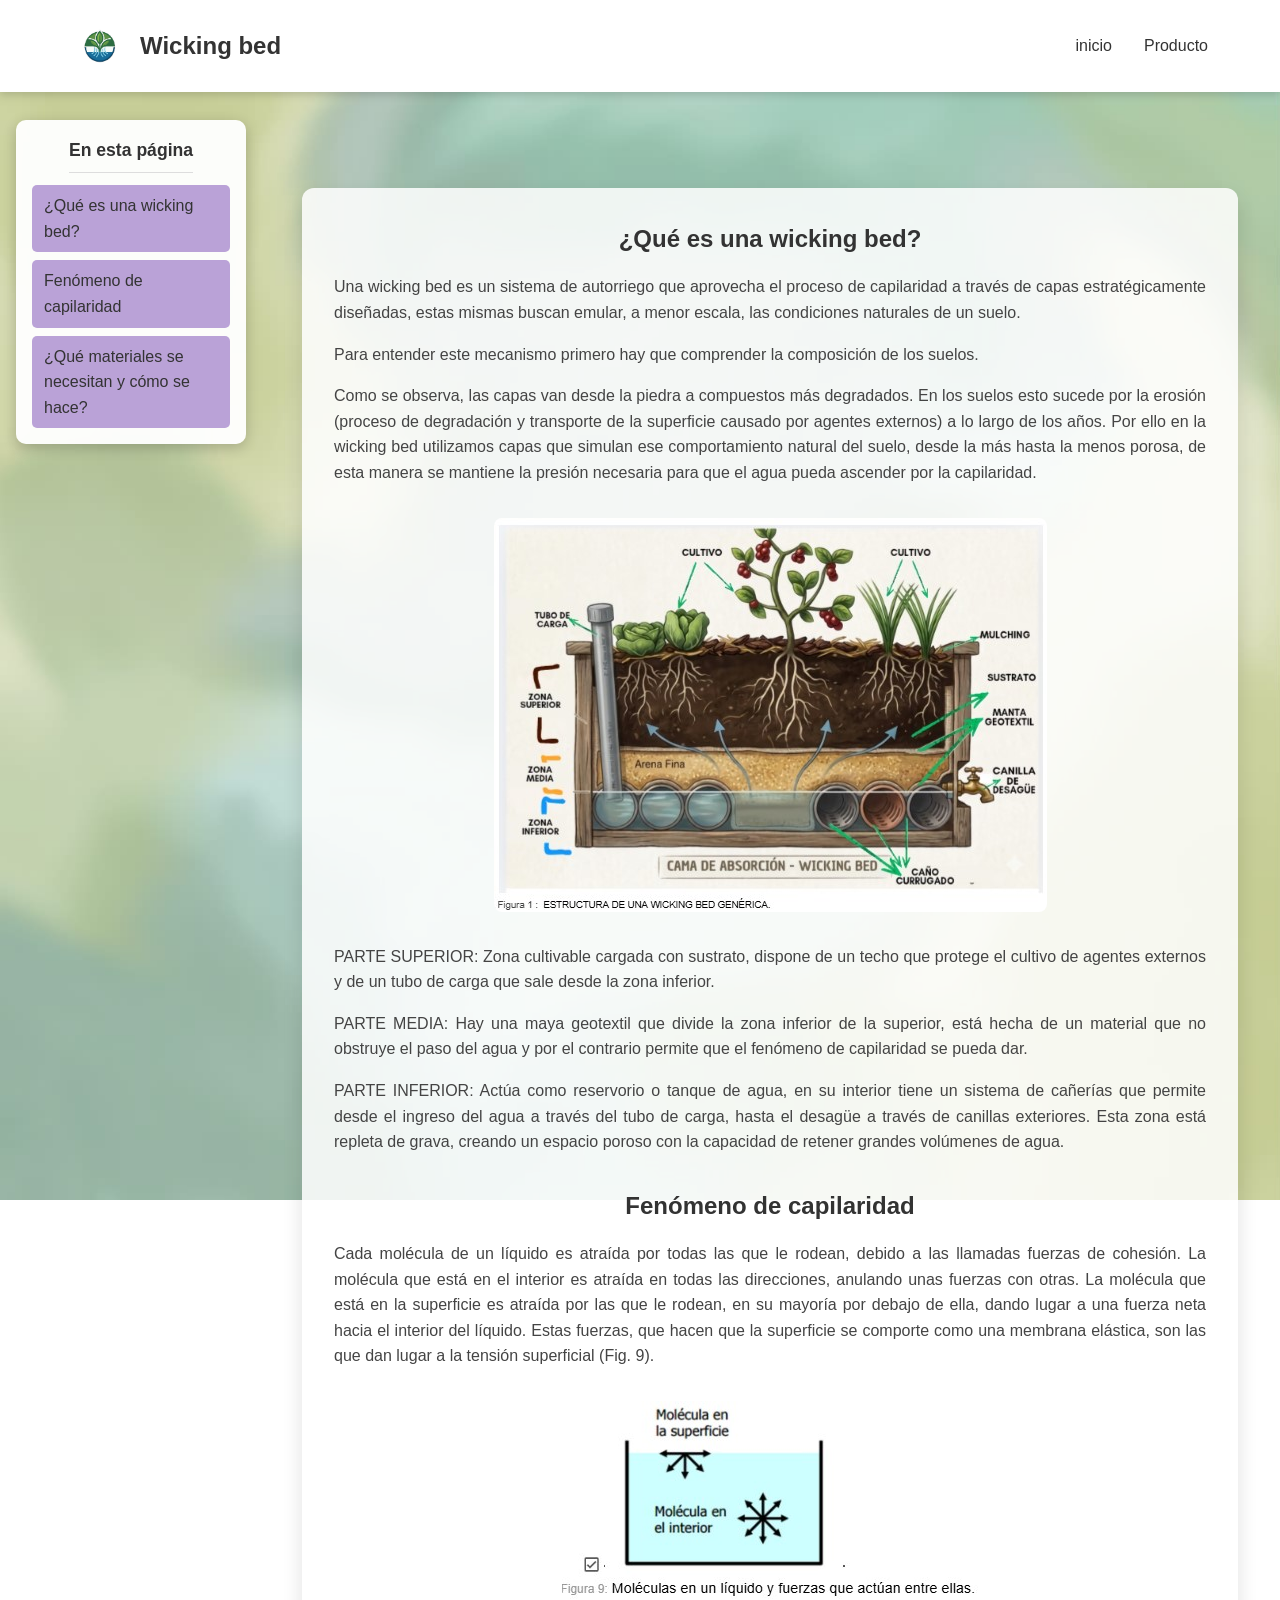
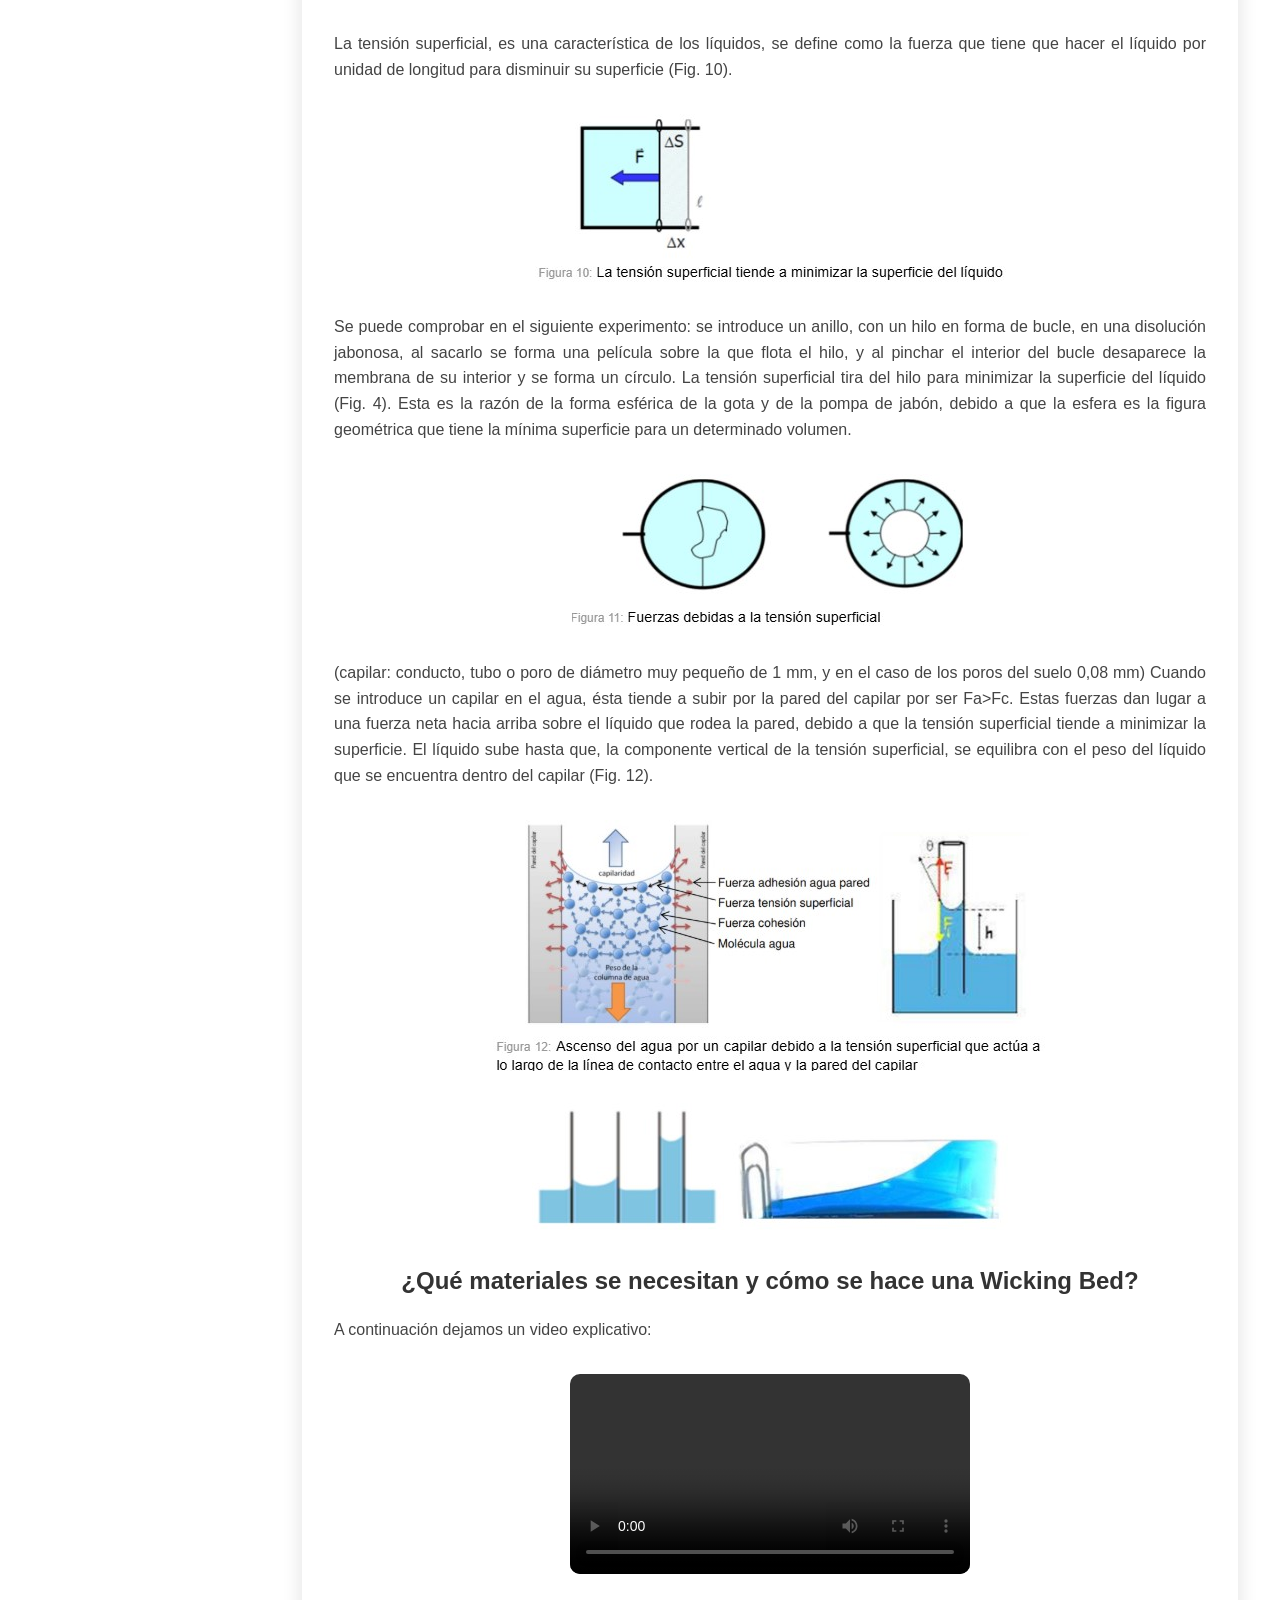
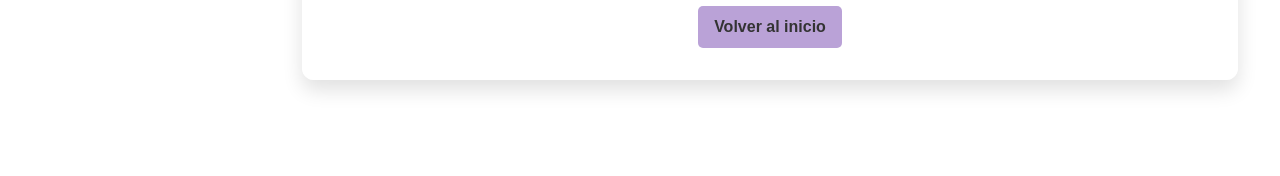
==== descripción.html @ 1a63cd3e "Subir página web" ====
<!DOCTYPE html>
<html lang="es">
<head>
    <meta charset="UTF-8">
    <meta name="viewport" content="width=device-width, initial-scale=1.0">
    <title>Descripción - Wicking bed</title>
    <link rel="stylesheet" href="common.css">
    <link rel="stylesheet" href="descripción.css">
</head>
<body>
    <header>
        <nav>
            <div class="logo">
                <img src="imagenes/loho01.jpg" alt="Logo Wicking bed">
                <span>Wicking bed</span>
            </div>
            <ul class="nav-links" id="nav-links">
                <li><a href="index.html">inicio</a></li>
                <li><a href="index.html#Producto">Producto</a></li>
            </ul>
        </nav>
    </header>

    <aside class="indice-descripción" id="indice-descripción">
        <button
            class="indice-toggle"
            type="button"
            aria-label="Mostrar índice de la descripción"
            aria-expanded="false"
            aria-controls="indice-links"
        >
            <span aria-hidden="true">›</span>
        </button>
        <nav class="indice-panel" aria-label="Índice de la descripción">
            <h2>En esta página</h2>
            <ul id="indice-links">
                <li><a href="#que-es">¿Qué es una wicking bed?</a></li>
                <li><a href="#capilaridad">Fenómeno de capilaridad</a></li>
                <li><a href="#como-se-hace">¿Qué materiales se necesitan y cómo se hace?</a></li>
            </ul>
        </nav>
    </aside>

    <main class="descripción-page">
        <section class="descripción-extendida">
            <h1 id="que-es">¿Qué es una wicking bed?</h1>
            <p>Una wicking bed es un sistema de autorriego que aprovecha el proceso de capilaridad a través de capas estratégicamente diseñadas, estas mismas buscan emular, a menor escala, las condiciones naturales de un suelo. </p>
            <p>Para entender este mecanismo primero hay que comprender la composición de los suelos.</p>
            <p>Como se observa, las capas van desde la piedra a compuestos más degradados. En los suelos esto sucede por la erosión (proceso de degradación y transporte de la superficie causado por agentes externos) a lo largo de los años. Por ello en la wicking bed utilizamos capas que simulan ese comportamiento natural del suelo, desde la más hasta la menos porosa, de esta manera se mantiene la presión necesaria para que el agua pueda ascender por la capilaridad.</p>
           
             <img src="imagenes/wiki.01.jpg" alt="partes">
             <p>PARTE SUPERIOR: Zona cultivable cargada con sustrato, dispone de un techo que protege el cultivo de agentes externos y de un tubo de carga que sale desde la zona inferior.</p>


             <p>PARTE MEDIA: Hay una maya geotextil que divide la zona inferior de la superior, está hecha de un material que no obstruye el paso del agua y por el contrario permite que el fenómeno de capilaridad se pueda dar.</p>

             <p>PARTE INFERIOR: Actúa como reservorio o tanque de agua, en su interior tiene un sistema de cañerías que permite desde el ingreso del agua a través del tubo de carga, hasta el desagüe a través de canillas exteriores. Esta zona está repleta de grava, creando un espacio poroso con la capacidad de retener grandes volúmenes de agua.</p>
             
             <div class="capilaridad-section">
             <h2 id="capilaridad">Fenómeno de capilaridad</h2>
             <p>Cada molécula de un líquido es atraída por todas las que le rodean, debido a las llamadas fuerzas de cohesión. La molécula que está en el interior es atraída en todas las direcciones, anulando unas fuerzas con otras. La molécula que está en la superficie es atraída por las que le rodean, en su mayoría por debajo de ella, dando lugar a una fuerza neta hacia el interior del líquido. Estas fuerzas, que hacen que la superficie se comporte como una membrana elástica, son las que dan lugar a la tensión superficial (Fig. 9).</p>
             
             <img src="imagenes/capilaridad.1.jpg" alt="capilaridad">
             <p>La tensión superficial, es una característica de los líquidos, se define como la fuerza que tiene que hacer el líquido por unidad de longitud para disminuir su superficie (Fig. 10). </p>
             <img src="imagenes/capilaridad.2.jpg" alt="capilaridad"> 
             <p>Se puede comprobar en el siguiente experimento: se introduce un anillo, con un hilo en forma de bucle, en una disolución jabonosa, al sacarlo se forma una película sobre la que flota el hilo, y al pinchar el interior del bucle desaparece la membrana de su interior y se forma un círculo. La tensión superficial tira del hilo para minimizar la superficie del líquido (Fig. 4). Esta es la razón de la forma esférica de la gota y de la pompa de jabón, debido a que la esfera es la figura geométrica que tiene la mínima superficie para un determinado volumen. </p>
            <img src="imagenes/capilaridad.3.jpg" alt="capilaridad">
            <p>(capilar: conducto, tubo o poro de diámetro muy pequeño de 1 mm, y en el caso de los poros del suelo 0,08 mm) 
Cuando se introduce un capilar en el agua, ésta tiende a subir por la pared del capilar por ser Fa>Fc. Estas fuerzas dan lugar a una fuerza neta hacia arriba sobre el líquido que rodea la pared, debido a que la tensión superficial tiende a minimizar la superficie. El líquido sube hasta que, la componente vertical de la tensión superficial, se equilibra con el peso del líquido que se encuentra dentro del capilar (Fig. 12). </p>
            <img src="imagenes/capilaridad.4.jpg" alt="capilaridad">
            <img src="imagenes/capilaridad.5.jpg" alt="capilaridad">
            </div>
            <div class="como.realizar">
            <h2 id="como-se-hace">¿Qué materiales se necesitan y cómo se hace una Wicking Bed?</h2>
            <p>A continuación dejamos un video explicativo:</p>
            <video width="400" height="300" controls>
                <source src="video/explicativo.mp4" type="video/mp4">
                Tu navegador no admite la reproducción de video.
            </video>

            </div>

              <a class="volver" href="index.html">Volver al inicio</a>
             
        </section>
    </main>
    <script src="descripción-menu.js" defer></script>
</body>
</html>
---- common.css ----
* {
    margin: 0;
    padding: 0;
    box-sizing: border-box;
    font-family: 'arial', sans-serif;
}

body {
    line-height: 1.6;
    background-image: url('imagenes/fondoxd.jpeg');
    background-size: cover;
    background-position: center;
    background-attachment: fixed;
    background-repeat: no-repeat;
}

header {
    position: sticky;
    top: 0;
    z-index: 1000;
    background-color: #fff;
    box-shadow: 0 3px 8px rgba(0, 0, 0, 0.15);
}

nav {
    display: flex;
    justify-content: space-between;
    align-items: center;
    padding: 1rem 2rem;
    max-width: 1200px;
    margin: 0 auto;
}

.logo {
    display: flex;
    align-items: center;
    gap: 0.5rem;
    font-size: 1.5rem;
    font-weight: bold;
    color: #333;
}

.logo img {
    width: 60px;
    height: 60px;
    object-fit: contain;
    transform: translateY(-4px);
}

.nav-links {
    display: flex;
    list-style: none;
    gap: 2rem;
}

.nav-links a {
    text-decoration: none;
    color: #333;
}

.nav-toggle {
    display: none;
}

.volver {
    display: inline-block;
    margin-top: 1rem;
    color: #2d2d2d;
    text-decoration: none;
    font-weight: bold;
}

footer {
    background-color: #333;
    color: white;
    text-align: center;
    padding: 1rem;
}

@media screen and (max-width: 430px) {
    nav {
        flex-direction: row;
        flex-wrap: wrap;
        gap: 0;
        padding: 0.5rem 1rem;
    }

    .nav-links {
        display: none;
        flex-basis: 100%;
        flex-direction: column;
        text-align: center;
        margin: 0;
        padding: 0.5rem 0;
        gap: 0.25rem;
    }

    .nav-links.is-open {
        display: flex;
    }

    .nav-links a {
        display: block;
        padding: 0.5rem;
    }

    .nav-toggle {
        display: grid;
        place-items: center;
        width: 2.75rem;
        height: 2.75rem;
        margin-left: auto;
        border: 1px solid #ccc;
        border-radius: 0.5rem;
        background: #fff;
        color: #333;
        font-size: 1.5rem;
        cursor: pointer;
    }

    .nav-toggle span {
        transition: transform 0.2s ease;
    }

    .nav-toggle[aria-expanded="true"] span {
        transform: rotate(180deg);
    }
}
---- descripción.css ----
.indice-descripción {
    position: fixed;
    top: 120px;
    left: 1rem;
    z-index: 900;
}

.indice-toggle {
    display: none;
}

.indice-panel {
    display: flex;
    flex-direction: column;
    width: 230px;
    padding: 1rem;
    background-color: rgba(255, 255, 255, 0.95);
    border-radius: 10px;
    box-shadow: 0 4px 14px rgba(0, 0, 0, 0.2);
}

.indice-panel h2 {
    order: 0;
    margin: 0 0 0.75rem;
    padding-bottom: 0.5rem;
    border-bottom: 1px solid #ddd;
    color: #333;
    font-size: 1.1rem;
}

.indice-panel ul {
    order: 1;
    display: grid;
    gap: 0.5rem;
    list-style: none;
}

.indice-panel a {
    display: block;
    padding: 0.5rem 0.75rem;
    border-radius: 5px;
    background-color: hsl(267, 40%, 74%);
    color: #333;
    text-decoration: none;
    transition: background-color 0.2s ease;
}

.indice-panel a:hover {
    background-color: rgb(160, 255, 181);
}

.descripción-extendida > .volver {
    display: block;
    width: fit-content;
    margin: 1.5rem auto 0;
    padding: 0.5rem 1rem;
    border-radius: 5px;
    background-color: hsl(267, 40%, 74%);
    color: #333;
    transition: background-color 0.2s ease;
}

.descripción-extendida > .volver:hover {
    background-color: rgb(160, 255, 181);
}

.descripción-page {
    max-width: 1000px;
    margin: 4rem auto;
    padding: 2rem;
}

.descripción-extendida [id] {
    scroll-margin-top: 110px;
}

.descripción-extendida {
    background-color: rgba(255, 255, 255, 0.85);
    border-radius: 12px;
    padding: 2rem;
    box-shadow: 0 10px 20px rgba(0, 0, 0, 0.12);
}

.descripción-extendida h1 {
    margin-bottom: 1rem;
    color: #333;
    text-align: center;
}

.descripción-extendida h2 {
    margin-top: 2rem;
    margin-bottom: 1rem;
    color: #333;
    text-align: center;
}

.descripción-extendida p {
    margin-bottom: 1rem;
    color: #444;
    text-align: justify;
}

.descripción-extendida img {
    display: block;
    max-width: 100%;
    height: auto;
    margin: 2rem auto;
    border-radius: 8px;
}

.descripción-extendida video {
    display: block;
    max-width: 100%;
    height: auto;
    margin: 2rem auto;
    border-radius: 10px;
    
}

@media screen and (max-width: 700px) {
    .indice-descripción {
        top: 50%;
        left: 0;
        display: flex;
        align-items: center;
        transform: translateY(-50%);
    }

    .indice-toggle {
        display: grid;
        place-items: center;
        width: 2.5rem;
        height: 3rem;
        border: 0;
        border-radius: 0 0.5rem 0.5rem 0;
        background-color: #333;
        color: white;
        font-size: 1.75rem;
        cursor: pointer;
    }

    .indice-toggle span {
        transition: transform 0.2s ease;
    }

    .indice-toggle[aria-expanded="true"] span {
        transform: rotate(180deg);
    }

    .indice-panel {
        position: absolute;
        left: 2.5rem;
        width: min(230px, calc(100vw - 3rem));
        opacity: 0;
        visibility: hidden;
        transform: translateX(-0.5rem);
        transition: opacity 0.2s ease, transform 0.2s ease, visibility 0.2s;
    }

    .indice-descripción.is-open .indice-panel {
        opacity: 1;
        visibility: visible;
        transform: translateX(0);
    }

    .descripción-page {
        margin: 2rem auto;
        padding: 1rem;
        width: auto;
    }

    .descripción-extendida {
        padding: 1.25rem;
    }
}

@media screen and (min-width: 701px) {
    .descripción-page {
        width: min(1000px, calc(100% - 280px));
        margin-left: max(260px, calc((100vw - 1000px) / 2 + 130px));
        margin-right: 1rem;
    }
}
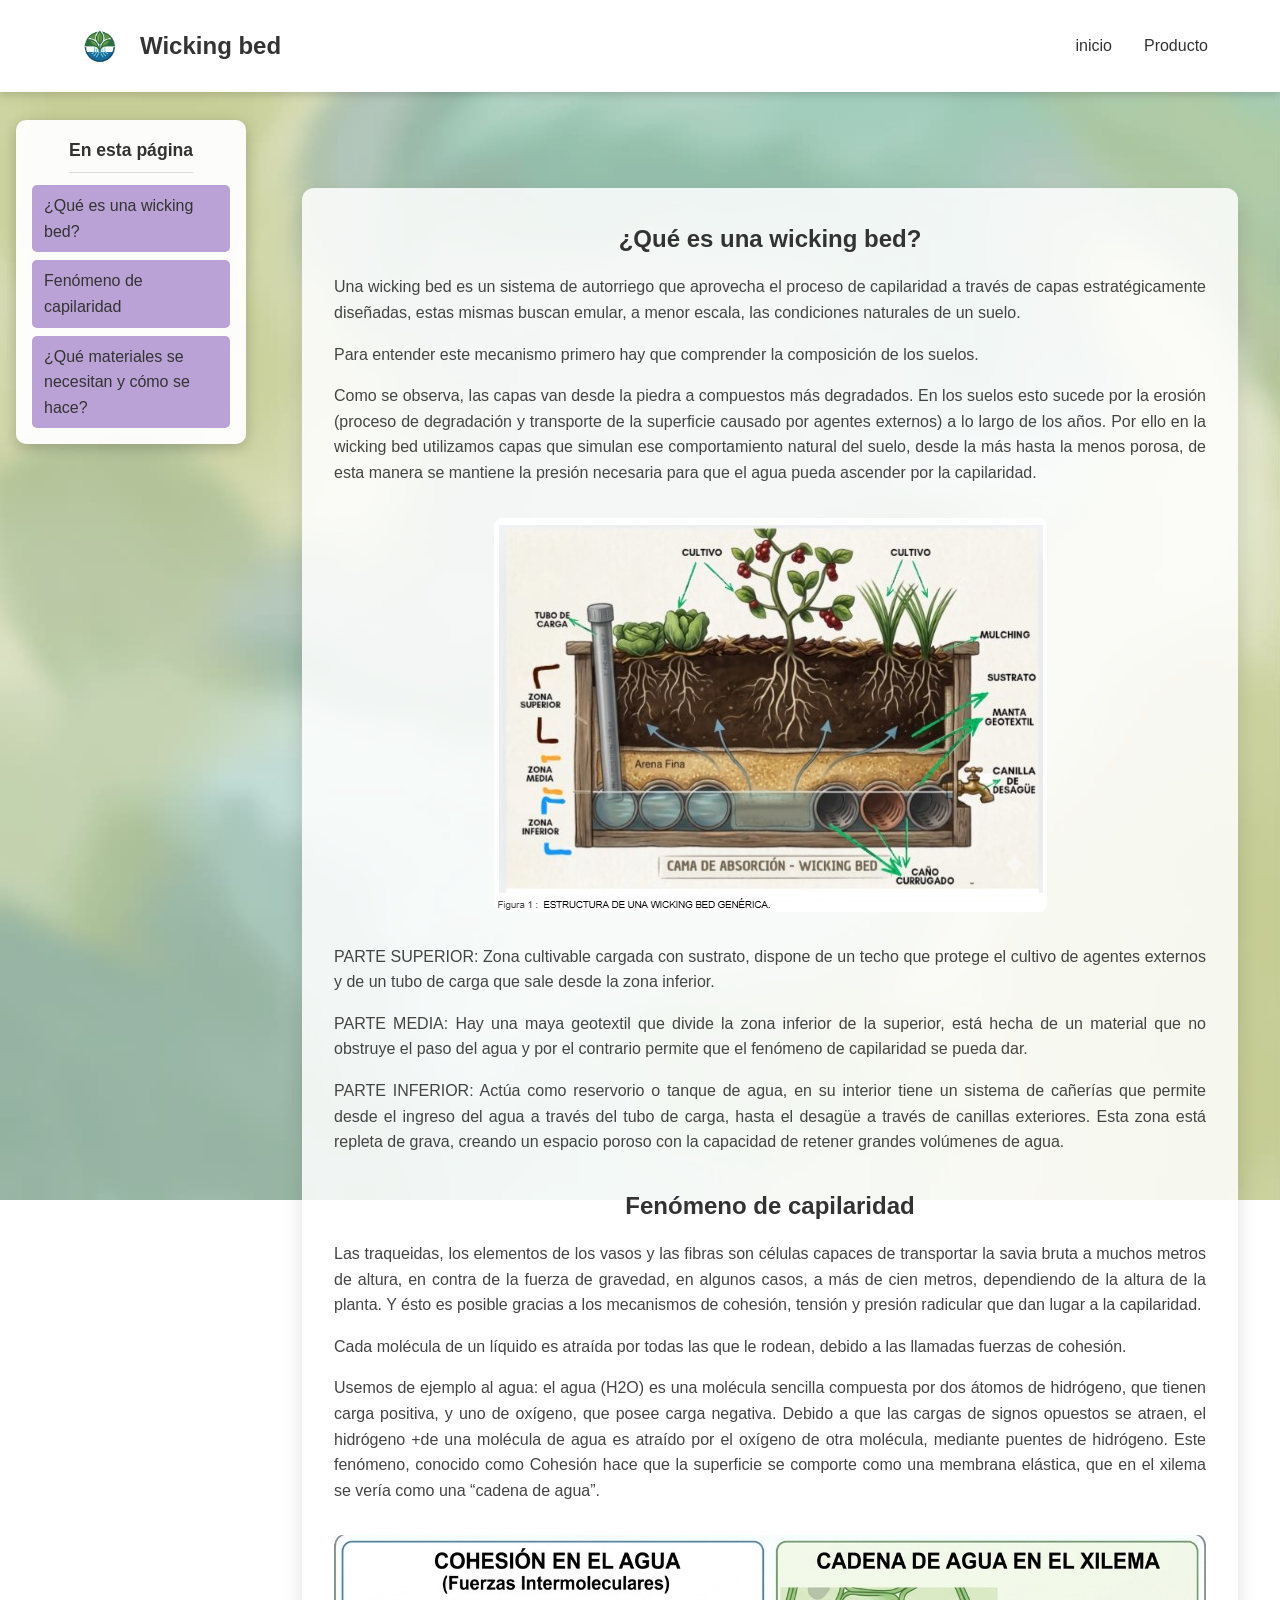
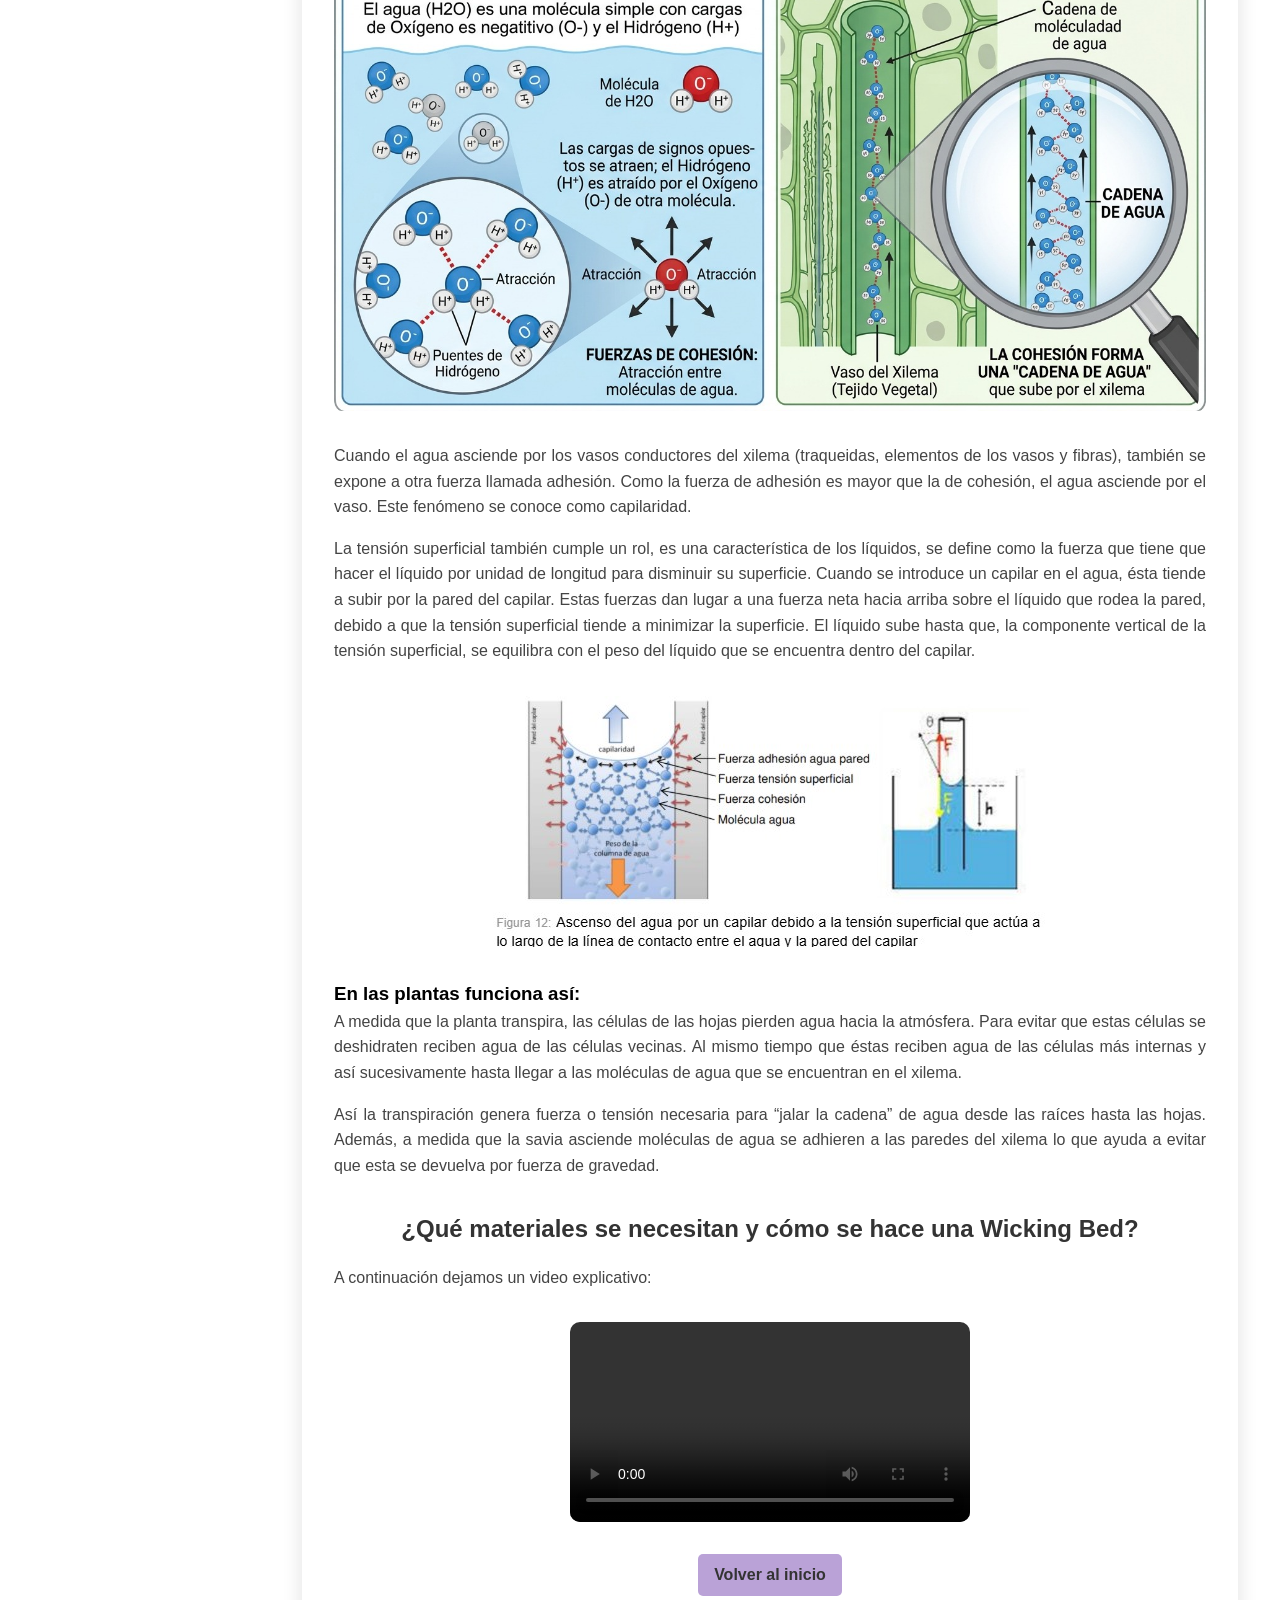
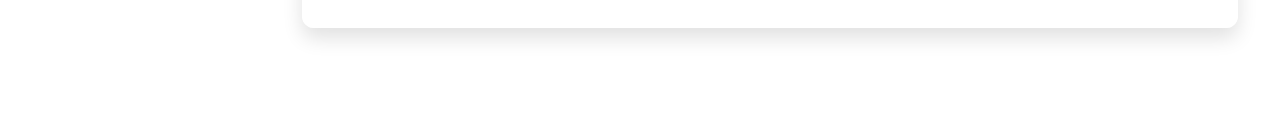
==== commit 02cc054f: "Organize description page and swap section colors Co-authored-by: Copilot <223556219+Copilot@users.n" ====
--- a/descripción.html
+++ b/descripción.html
@@ -56,32 +56,30 @@
 
              <p>PARTE INFERIOR: Actúa como reservorio o tanque de agua, en su interior tiene un sistema de cañerías que permite desde el ingreso del agua a través del tubo de carga, hasta el desagüe a través de canillas exteriores. Esta zona está repleta de grava, creando un espacio poroso con la capacidad de retener grandes volúmenes de agua.</p>
              
-             <div class="capilaridad-section">
-             <h2 id="capilaridad">Fenómeno de capilaridad</h2>
-             <p>Cada molécula de un líquido es atraída por todas las que le rodean, debido a las llamadas fuerzas de cohesión. La molécula que está en el interior es atraída en todas las direcciones, anulando unas fuerzas con otras. La molécula que está en la superficie es atraída por las que le rodean, en su mayoría por debajo de ella, dando lugar a una fuerza neta hacia el interior del líquido. Estas fuerzas, que hacen que la superficie se comporte como una membrana elástica, son las que dan lugar a la tensión superficial (Fig. 9).</p>
-             
-             <img src="imagenes/capilaridad.1.jpg" alt="capilaridad">
-             <p>La tensión superficial, es una característica de los líquidos, se define como la fuerza que tiene que hacer el líquido por unidad de longitud para disminuir su superficie (Fig. 10). </p>
-             <img src="imagenes/capilaridad.2.jpg" alt="capilaridad"> 
-             <p>Se puede comprobar en el siguiente experimento: se introduce un anillo, con un hilo en forma de bucle, en una disolución jabonosa, al sacarlo se forma una película sobre la que flota el hilo, y al pinchar el interior del bucle desaparece la membrana de su interior y se forma un círculo. La tensión superficial tira del hilo para minimizar la superficie del líquido (Fig. 4). Esta es la razón de la forma esférica de la gota y de la pompa de jabón, debido a que la esfera es la figura geométrica que tiene la mínima superficie para un determinado volumen. </p>
-            <img src="imagenes/capilaridad.3.jpg" alt="capilaridad">
-            <p>(capilar: conducto, tubo o poro de diámetro muy pequeño de 1 mm, y en el caso de los poros del suelo 0,08 mm) 
-Cuando se introduce un capilar en el agua, ésta tiende a subir por la pared del capilar por ser Fa>Fc. Estas fuerzas dan lugar a una fuerza neta hacia arriba sobre el líquido que rodea la pared, debido a que la tensión superficial tiende a minimizar la superficie. El líquido sube hasta que, la componente vertical de la tensión superficial, se equilibra con el peso del líquido que se encuentra dentro del capilar (Fig. 12). </p>
-            <img src="imagenes/capilaridad.4.jpg" alt="capilaridad">
-            <img src="imagenes/capilaridad.5.jpg" alt="capilaridad">
-            </div>
-            <div class="como.realizar">
-            <h2 id="como-se-hace">¿Qué materiales se necesitan y cómo se hace una Wicking Bed?</h2>
-            <p>A continuación dejamos un video explicativo:</p>
-            <video width="400" height="300" controls>
-                <source src="video/explicativo.mp4" type="video/mp4">
-                Tu navegador no admite la reproducción de video.
-            </video>
-
+            <div class="capilaridad-section">
+                <h2 id="capilaridad">Fenómeno de capilaridad</h2>
+                <p>Las traqueidas, los elementos de los vasos y las fibras son células capaces de transportar la savia bruta a muchos metros de altura, en contra de la fuerza de gravedad, en algunos casos, a más de cien metros, dependiendo de la altura de la planta. Y ésto es posible gracias a los mecanismos de cohesión, tensión y presión radicular que dan lugar a la capilaridad.</p>
+                <p>Cada molécula de un líquido es atraída por todas las que le rodean, debido a las llamadas fuerzas de cohesión.</p>
+                <p>Usemos de ejemplo al agua: el agua (H2O) es una molécula sencilla compuesta por dos átomos de hidrógeno, que tienen carga positiva, y uno de oxígeno, que posee carga negativa. Debido a que las cargas de signos opuestos se atraen, el hidrógeno +de una molécula de agua es atraído por el oxígeno de otra molécula, mediante puentes de hidrógeno. Este fenómeno, conocido como Cohesión hace que la superficie se comporte como una membrana elástica, que en el xilema se vería como una “cadena de agua”.</p>
+                <img src="imagenes/xd.jpeg" alt="capilaridad">
+                <p>Cuando el agua asciende por los vasos conductores del xilema (traqueidas, elementos de los vasos y fibras), también se expone a otra fuerza llamada adhesión. Como la fuerza de adhesión es mayor que la de cohesión, el agua asciende por el vaso. Este fenómeno se conoce como capilaridad.</p>
+                <p>La tensión superficial también cumple un rol, es una característica de los líquidos, se define como la fuerza que tiene que hacer el líquido por unidad de longitud para disminuir su superficie. Cuando se introduce un capilar en el agua, ésta tiende a subir por la pared del capilar. Estas fuerzas dan lugar a una fuerza neta hacia arriba sobre el líquido que rodea la pared, debido a que la tensión superficial tiende a minimizar la superficie. El líquido sube hasta que, la componente vertical de la tensión superficial, se equilibra con el peso del líquido que se encuentra dentro del capilar.</p>
+                <img src="imagenes/capilaridad.4.jpg" alt="capilaridad">
+                <h3>En las plantas funciona así:</h3>
+                <p>A medida que la planta transpira, las células de las hojas pierden agua hacia la atmósfera. Para evitar que estas células se deshidraten reciben agua de las células vecinas. Al mismo tiempo que éstas reciben agua de las células más internas y así sucesivamente hasta llegar a las moléculas de agua que se encuentran en el xilema.</p>
+                <p>Así la transpiración genera fuerza o tensión necesaria para “jalar la cadena” de agua desde las raíces hasta las hojas. Además, a medida que la savia asciende moléculas de agua se adhieren a las paredes del xilema lo que ayuda a evitar que esta se devuelva por fuerza de gravedad.</p>
             </div>
 
-              <a class="volver" href="index.html">Volver al inicio</a>
-             
+            <div class="como.realizar">
+                <h2 id="como-se-hace">¿Qué materiales se necesitan y cómo se hace una Wicking Bed?</h2>
+                <p>A continuación dejamos un video explicativo:</p>
+                <video width="400" height="300" controls>
+                    <source src="video/explicativo.mp4" type="video/mp4">
+                    Tu navegador no admite la reproducción de video.
+                </video>
+            </div>
+
+            <a class="volver" href="index.html">Volver al inicio</a>
         </section>
     </main>
     <script src="descripción-menu.js" defer></script>
--- a/common.css
+++ b/common.css
@@ -70,6 +70,33 @@
     font-weight: bold;
 }
 
+.producto-costos {
+    padding: 0.75rem 1rem;
+    border-radius: 8px;
+    background-color: rgba(255, 255, 255, 0.55);
+    color: #333;
+    font-size: 0.95rem;
+}
+
+.producto-costos > div {
+    display: flex;
+    justify-content: space-between;
+    align-items: baseline;
+    gap: 1rem;
+}
+
+.producto-costos dd {
+    margin: 0;
+    text-align: right;
+}
+
+.producto-costos-total {
+    margin-bottom: 0.25rem;
+    padding-bottom: 0.5rem;
+    border-bottom: 1px solid rgba(0, 0, 0, 0.15);
+    font-weight: bold;
+}
+
 footer {
     background-color: #333;
     color: white;
